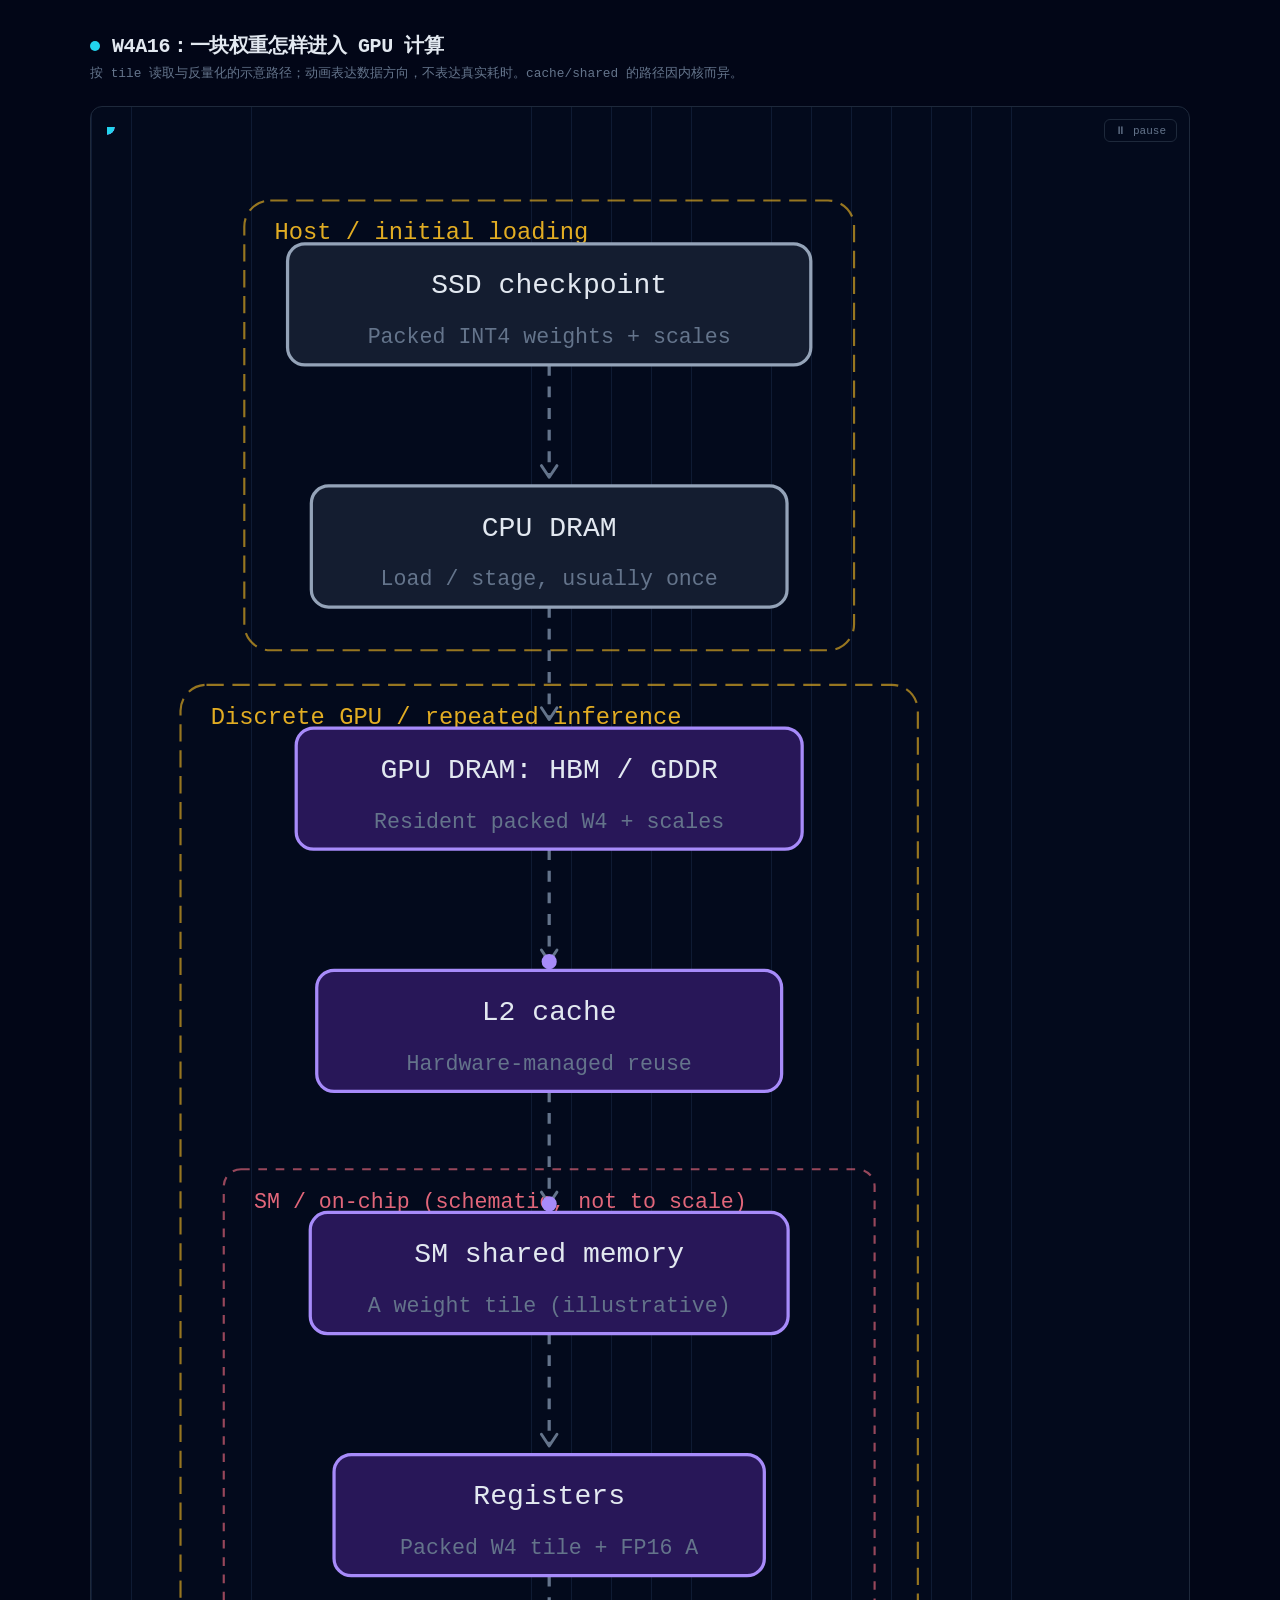
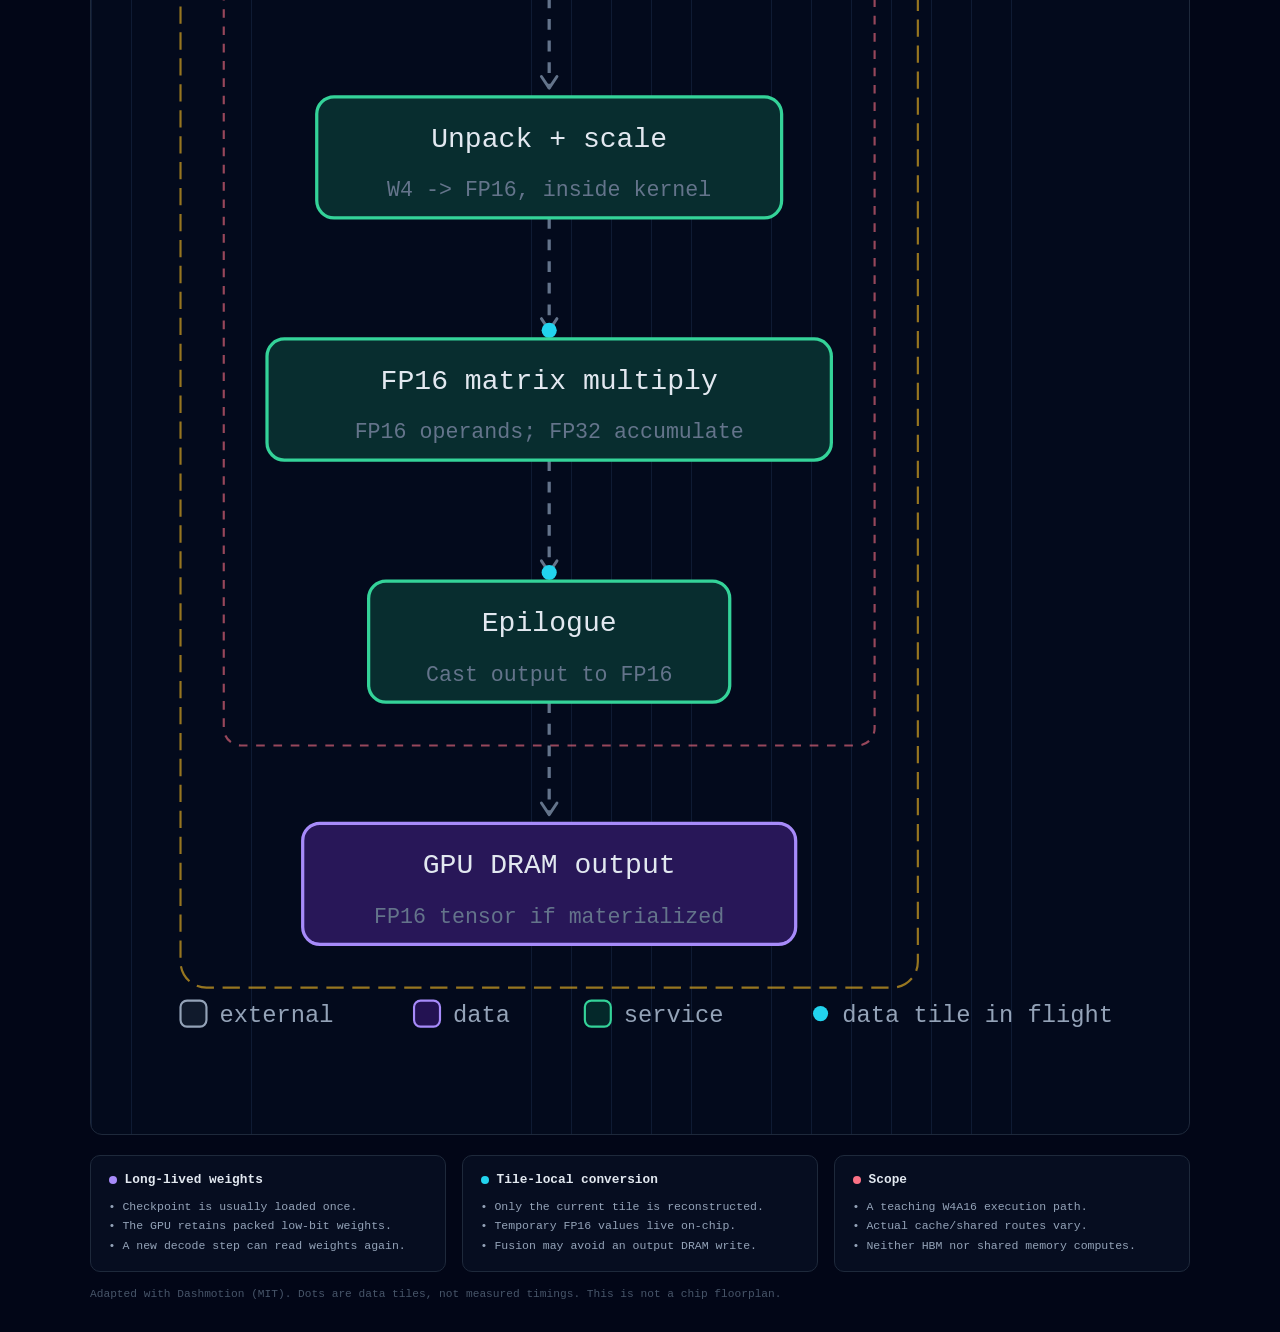
==== quantization-lab/hardware.html @ 18943da3 "Add source-checked interactive quantization lab" ====
<!DOCTYPE html>
<html lang="en">
<head>
<meta charset="UTF-8">
<meta name="viewport" content="width=device-width, initial-scale=1.0">
<title>W4A16：一块权重怎样进入 GPU 计算 — dashmotion</title>
<style>
  * { margin: 0; padding: 0; box-sizing: border-box; }
  body { font-family: 'JetBrains Mono', ui-monospace, 'SF Mono', 'Cascadia Code', Menlo, Consolas, monospace; background: #020617;
         min-height: 100vh; padding: 2rem; color: #e2e8f0; }
  .container { max-width: 1100px; margin: 0 auto; }
  .header { display: flex; align-items: center; gap: 12px; margin-bottom: 0.4rem; }
  .pulse-dot { width: 10px; height: 10px; border-radius: 50%; background: #22d3ee; }
  h1 { font-size: 1.25rem; font-weight: 600; letter-spacing: -0.02em; }
  .subtitle { color: #64748b; font-size: 0.8rem; margin-bottom: 1.5rem; }
  .diagram-card { border: 1px solid #1e293b; border-radius: 12px; position: relative;
    background: repeating-linear-gradient(0deg, #0f1b33 0 0.5px, transparent 0.5px 40px),
      repeating-linear-gradient(90deg, #0f1b33 0 0.5px, transparent 0.5px 40px), #030a1c;
    padding: 1.25rem 1rem; }
  .pause-btn { position: absolute; top: 12px; right: 12px; z-index: 2; background: transparent;
    border: 1px solid #1e293b; color: #64748b; border-radius: 6px; padding: 4px 10px;
    font: inherit; font-size: 11px; cursor: pointer; }
  .pause-btn:hover { color: #e2e8f0; border-color: #334155; }
  .footer { color: #475569; font-size: 0.7rem; margin-top: 1rem; }
  .flow { stroke-dasharray: 5 5; }
  .flow-async { stroke-dasharray: 2 4; }
  .flow-auth { stroke-dasharray: 4 4; }
  @media (prefers-reduced-motion: no-preference) {
    .flow { animation: dashmove 0.75s linear infinite; }
    .flow-async { animation: dashasync 0.9s linear infinite; }
    .flow-auth { animation: dashauth 1.2s linear infinite; }
    .pulse-dot { animation: pulse 2s ease-in-out infinite; }
  }
  @keyframes dashmove { to { stroke-dashoffset: -10; } }
  @keyframes dashasync { to { stroke-dashoffset: -12; } }
  @keyframes dashauth { to { stroke-dashoffset: -8; } }
  @keyframes pulse { 0%, 100% { opacity: 1; } 50% { opacity: 0.4; } }
  body.paused .flow, body.paused .flow-async, body.paused .flow-auth,
  body.paused .pulse-dot { animation-play-state: paused; }

  .cards { display: grid; grid-template-columns: repeat(auto-fit, minmax(240px, 1fr));
    gap: 1rem; margin-top: 1.25rem; }
  .card { border: 1px solid #1e293b; border-radius: 10px; background: #060d20; padding: 1rem 1.1rem; }
  .card-header { display: flex; align-items: center; gap: 8px; margin-bottom: 0.6rem; }
  .card-dot { width: 8px; height: 8px; border-radius: 50%; }
  .card-dot.cyan { background: #22d3ee; } .card-dot.violet { background: #a78bfa; }
  .card-dot.rose { background: #fb7185; }
  .card h3 { font-size: 0.8rem; font-weight: 600; }
  .card ul { list-style: none; } .card li { font-size: 0.72rem; color: #94a3b8; line-height: 1.7; }
</style>
</head>
<body>
<div class="container">
  <div class="header"><div class="pulse-dot"></div><h1>W4A16：一块权重怎样进入 GPU 计算</h1></div>
  <p class="subtitle">按 tile 读取与反量化的示意路径；动画表达数据方向，不表达真实耗时。cache/shared 的路径因内核而异。</p>
  <div class="diagram-card">
    <button class="pause-btn" id="pauseBtn" aria-pressed="false">⏸ pause</button>
    <svg id="flowsvg" width="100%" viewBox="0 0 493 1194" role="img" aria-roledescription="architecture diagram" aria-labelledby="flowsvg-title" aria-describedby="flowsvg-desc"><title id="flowsvg-title">W4A16：一块权重怎样进入 GPU 计算 animated diagram</title><desc id="flowsvg-desc">Top-down architecture diagram; dashed connectors animate in the direction of flow and dots ride the main paths.</desc><defs><marker id="arrow" viewBox="0 0 10 10" refX="8" refY="5" markerWidth="6" markerHeight="6" orient="auto-start-reverse"><path d="M2 1L8 5L2 9" fill="none" stroke="context-stroke" stroke-width="1.5" stroke-linecap="round" stroke-linejoin="round"/></marker></defs><rect x="63.5" y="34" width="282" height="208" rx="12" fill="none" stroke="#fbbf24" stroke-width="1" stroke-dasharray="8 4" opacity="0.6" data-grp-id="host"/><text x="77.5" y="52" fill="#fbbf24" font-size="11" opacity="0.9">Host / initial loading</text><rect x="34" y="258" width="341" height="880" rx="12" fill="none" stroke="#fbbf24" stroke-width="1" stroke-dasharray="8 4" opacity="0.6" data-grp-id="gpu"/><text x="48" y="276" fill="#fbbf24" font-size="11" opacity="0.9">Discrete GPU / repeated inference</text><rect x="54" y="482" width="301" height="544" rx="8" fill="none" stroke="#fb7185" stroke-width="1" stroke-dasharray="4 4" opacity="0.6" data-grp-id="sm"/><text x="68" y="500" fill="#fb7185" font-size="10" opacity="0.9">SM / on-chip (schematic, not to scale)</text><g fill="none"><path class="flow" d="M204.5 110 V162" stroke="#64748b" stroke-width="1.5" opacity="1" marker-end="url(#arrow)"/><path class="flow" d="M204.5 222 V274" stroke="#64748b" stroke-width="1.5" opacity="1" marker-end="url(#arrow)"/><path class="flow" d="M204.5 334 V386" stroke="#64748b" stroke-width="1.5" opacity="1" marker-end="url(#arrow)"/><path class="flow" d="M204.5 446 V498" stroke="#64748b" stroke-width="1.5" opacity="1" marker-end="url(#arrow)"/><path class="flow" d="M204.5 558 V610" stroke="#64748b" stroke-width="1.5" opacity="1" marker-end="url(#arrow)"/><path class="flow" d="M204.5 670 V722" stroke="#64748b" stroke-width="1.5" opacity="1" marker-end="url(#arrow)"/><path class="flow" d="M204.5 782 V834" stroke="#64748b" stroke-width="1.5" opacity="1" marker-end="url(#arrow)"/><path class="flow" d="M204.5 894 V946" stroke="#64748b" stroke-width="1.5" opacity="1" marker-end="url(#arrow)"/><path class="flow" d="M204.5 1006 V1058" stroke="#64748b" stroke-width="1.5" opacity="1" marker-end="url(#arrow)"/></g><g><circle r="3.5" class="dot" fill="#a78bfa"><animateMotion id="j0_0" dur="0.6s" begin="0s;j0_3.end+0.6s" fill="freeze" path="M204.5 334 V386"/></circle><circle r="3.5" class="dot" fill="#a78bfa"><animateMotion id="j0_1" dur="0.6s" begin="j0_0.end+0.3s" fill="freeze" path="M204.5 446 V498"/></circle><circle r="3.5" class="dot" fill="#a78bfa"><animateMotion id="j0_2" dur="0.6s" begin="j0_1.end+0.3s" fill="freeze" path="M204.5 558 V610"/></circle><circle r="3.5" class="dot" fill="#a78bfa"><animateMotion id="j0_3" dur="0.6s" begin="j0_2.end+0.3s" fill="freeze" path="M204.5 670 V722"/></circle><circle r="3.5" class="dot" fill="#22d3ee"><animateMotion id="j1_0" dur="0.6s" begin="0s;j1_2.end+0.6s" fill="freeze" path="M204.5 782 V834"/></circle><circle r="3.5" class="dot" fill="#22d3ee"><animateMotion id="j1_1" dur="0.6s" begin="j1_0.end+0.3s" fill="freeze" path="M204.5 894 V946"/></circle><circle r="3.5" class="dot" fill="#22d3ee"><animateMotion id="j1_2" dur="0.6s" begin="j1_1.end+0.3s" fill="freeze" path="M204.5 1006 V1058"/></circle></g><g font-family="JetBrains Mono, ui-monospace, 'SF Mono', 'Cascadia Code', Menlo, Consolas, monospace" text-anchor="middle"><rect x="83.5" y="54" width="242" height="56" rx="8" fill="#0b1226" data-grp="host"/><rect x="83.5" y="54" width="242" height="56" rx="8" fill="rgba(30,41,59,0.5)" stroke="#94a3b8" stroke-width="1.5" data-grp="host"/><text x="204.5" y="77" fill="#e2e8f0" font-size="13" font-weight="500">SSD checkpoint</text><text x="204.5" y="100" fill="#64748b" font-size="10">Packed INT4 weights + scales</text><rect x="94.5" y="166" width="220" height="56" rx="8" fill="#0b1226" data-grp="host"/><rect x="94.5" y="166" width="220" height="56" rx="8" fill="rgba(30,41,59,0.5)" stroke="#94a3b8" stroke-width="1.5" data-grp="host"/><text x="204.5" y="189" fill="#e2e8f0" font-size="13" font-weight="500">CPU DRAM</text><text x="204.5" y="212" fill="#64748b" font-size="10">Load / stage, usually once</text><rect x="87.5" y="278" width="234" height="56" rx="8" fill="#0b1226" data-grp="gpu"/><rect x="87.5" y="278" width="234" height="56" rx="8" fill="rgba(76,29,149,0.45)" stroke="#a78bfa" stroke-width="1.5" data-grp="gpu"/><text x="204.5" y="301" fill="#e2e8f0" font-size="13" font-weight="500">GPU DRAM: HBM / GDDR</text><text x="204.5" y="324" fill="#64748b" font-size="10">Resident packed W4 + scales</text><rect x="97" y="390" width="215" height="56" rx="8" fill="#0b1226" data-grp="gpu"/><rect x="97" y="390" width="215" height="56" rx="8" fill="rgba(76,29,149,0.45)" stroke="#a78bfa" stroke-width="1.5" data-grp="gpu"/><text x="204.5" y="413" fill="#e2e8f0" font-size="13" font-weight="500">L2 cache</text><text x="204.5" y="436" fill="#64748b" font-size="10">Hardware-managed reuse</text><rect x="94" y="502" width="221" height="56" rx="8" fill="#0b1226" data-grp="gpu sm"/><rect x="94" y="502" width="221" height="56" rx="8" fill="rgba(76,29,149,0.45)" stroke="#a78bfa" stroke-width="1.5" data-grp="gpu sm"/><text x="204.5" y="525" fill="#e2e8f0" font-size="13" font-weight="500">SM shared memory</text><text x="204.5" y="548" fill="#64748b" font-size="10">A weight tile (illustrative)</text><rect x="105" y="614" width="199" height="56" rx="8" fill="#0b1226" data-grp="gpu sm"/><rect x="105" y="614" width="199" height="56" rx="8" fill="rgba(76,29,149,0.45)" stroke="#a78bfa" stroke-width="1.5" data-grp="gpu sm"/><text x="204.5" y="637" fill="#e2e8f0" font-size="13" font-weight="500">Registers</text><text x="204.5" y="660" fill="#64748b" font-size="10">Packed W4 tile + FP16 A</text><rect x="97" y="726" width="215" height="56" rx="8" fill="#0b1226" data-grp="gpu sm"/><rect x="97" y="726" width="215" height="56" rx="8" fill="rgba(6,78,59,0.45)" stroke="#34d399" stroke-width="1.5" data-grp="gpu sm"/><text x="204.5" y="749" fill="#e2e8f0" font-size="13" font-weight="500">Unpack + scale</text><text x="204.5" y="772" fill="#64748b" font-size="10">W4 -&gt; FP16, inside kernel</text><rect x="74" y="838" width="261" height="56" rx="8" fill="#0b1226" data-grp="gpu sm"/><rect x="74" y="838" width="261" height="56" rx="8" fill="rgba(6,78,59,0.45)" stroke="#34d399" stroke-width="1.5" data-grp="gpu sm"/><text x="204.5" y="861" fill="#e2e8f0" font-size="13" font-weight="500">FP16 matrix multiply</text><text x="204.5" y="884" fill="#64748b" font-size="10">FP16 operands; FP32 accumulate</text><rect x="121" y="950" width="167" height="56" rx="8" fill="#0b1226" data-grp="gpu sm"/><rect x="121" y="950" width="167" height="56" rx="8" fill="rgba(6,78,59,0.45)" stroke="#34d399" stroke-width="1.5" data-grp="gpu sm"/><text x="204.5" y="973" fill="#e2e8f0" font-size="13" font-weight="500">Epilogue</text><text x="204.5" y="996" fill="#64748b" font-size="10">Cast output to FP16</text><rect x="90.5" y="1062" width="228" height="56" rx="8" fill="#0b1226" data-grp="gpu"/><rect x="90.5" y="1062" width="228" height="56" rx="8" fill="rgba(76,29,149,0.45)" stroke="#a78bfa" stroke-width="1.5" data-grp="gpu"/><text x="204.5" y="1085" fill="#e2e8f0" font-size="13" font-weight="500">GPU DRAM output</text><text x="204.5" y="1108" fill="#64748b" font-size="10">FP16 tensor if materialized</text></g><g font-family="JetBrains Mono, ui-monospace, 'SF Mono', 'Cascadia Code', Menlo, Consolas, monospace" font-size="11"><rect x="34" y="1144" width="12" height="12" rx="3" fill="rgba(30,41,59,0.5)" stroke="#94a3b8"/><text x="52" y="1154" fill="#94a3b8" font-size="11">external</text><rect x="142" y="1144" width="12" height="12" rx="3" fill="rgba(76,29,149,0.45)" stroke="#a78bfa"/><text x="160" y="1154" fill="#94a3b8" font-size="11">data</text><rect x="221" y="1144" width="12" height="12" rx="3" fill="rgba(6,78,59,0.45)" stroke="#34d399"/><text x="239" y="1154" fill="#94a3b8" font-size="11">service</text><circle cx="330" cy="1150" r="3.5" fill="#22d3ee"/><text x="340" y="1154" fill="#94a3b8" font-size="11">data tile in flight</text></g></svg>
  </div>
  <div class="cards"><div class="card"><div class="card-header"><div class="card-dot violet"></div><h3>Long-lived weights</h3></div><ul><li>• Checkpoint is usually loaded once.</li><li>• The GPU retains packed low-bit weights.</li><li>• A new decode step can read weights again.</li></ul></div><div class="card"><div class="card-header"><div class="card-dot cyan"></div><h3>Tile-local conversion</h3></div><ul><li>• Only the current tile is reconstructed.</li><li>• Temporary FP16 values live on-chip.</li><li>• Fusion may avoid an output DRAM write.</li></ul></div><div class="card"><div class="card-header"><div class="card-dot rose"></div><h3>Scope</h3></div><ul><li>• A teaching W4A16 execution path.</li><li>• Actual cache/shared routes vary.</li><li>• Neither HBM nor shared memory computes.</li></ul></div></div>
  <p class="footer">Adapted with Dashmotion (MIT). Dots are data tiles, not measured timings. This is not a chip floorplan.</p>
</div>

<script>
(function () {
  var svg = document.getElementById('flowsvg');
  if (matchMedia('(prefers-reduced-motion: reduce)').matches) {
    document.querySelectorAll('.dot').forEach(function (d) { d.remove(); });
    var b = document.getElementById('pauseBtn'); if (b) b.remove(); return;
  }
  var btn = document.getElementById('pauseBtn'); var paused = false;
  btn.addEventListener('click', function () {
    paused = !paused; document.body.classList.toggle('paused', paused);
    paused ? svg.pauseAnimations() : svg.unpauseAnimations();
    btn.textContent = paused ? '▶ play' : '⏸ pause';
    btn.setAttribute('aria-pressed', String(paused));
  });
})();
</script>

</body>
</html>
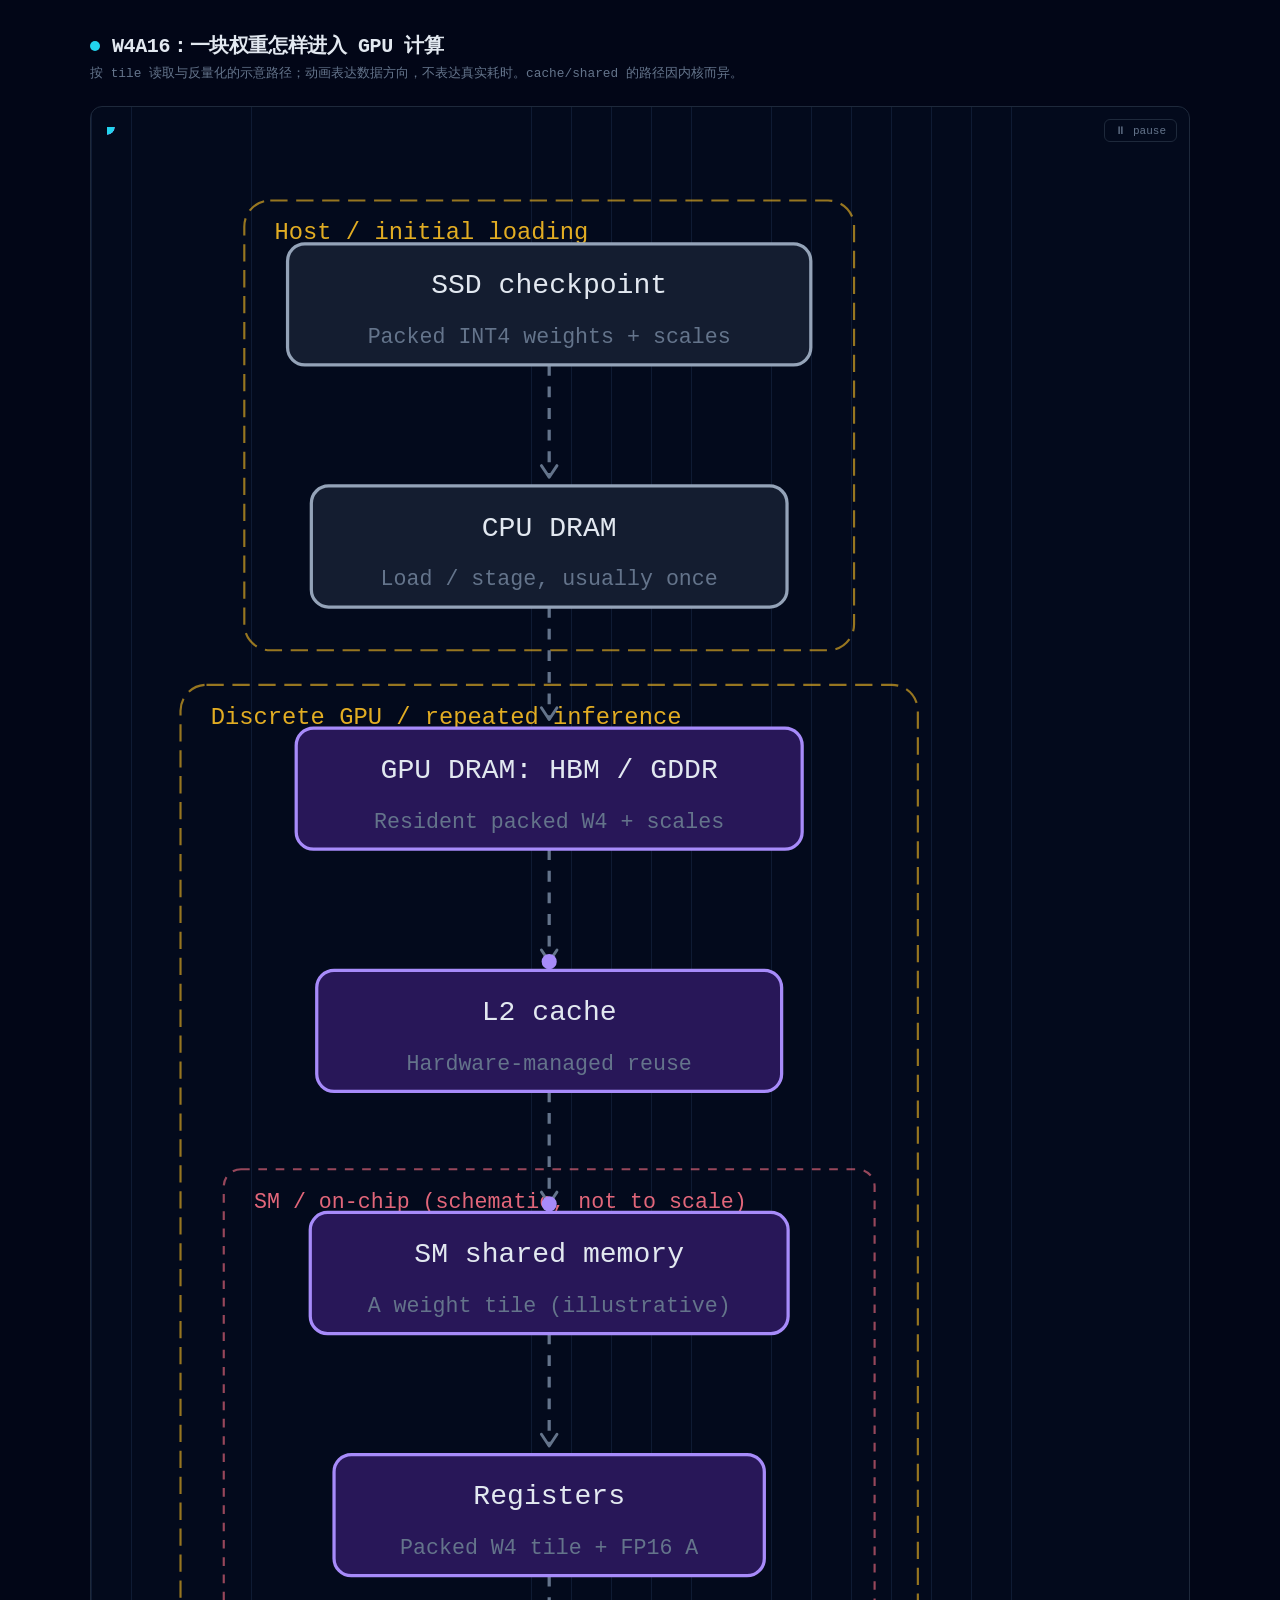
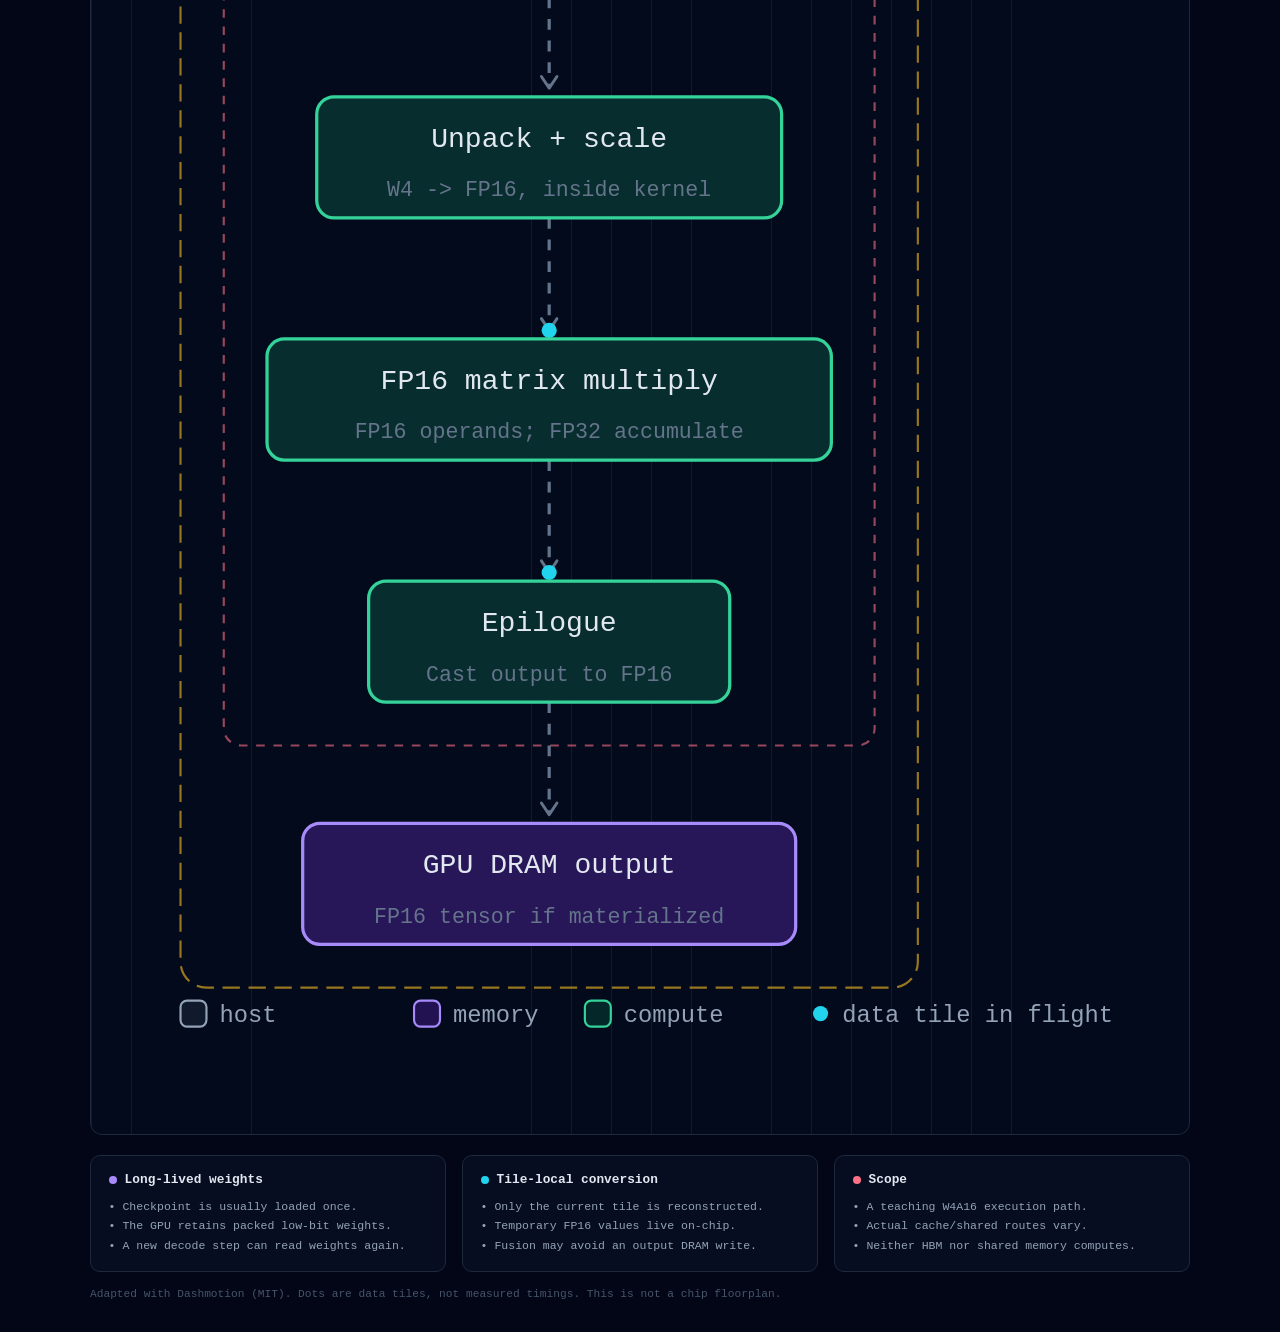
==== commit fc5970c5: "Clarify FP16 preparation and record verified browser behavior" ====
--- a/quantization-lab/hardware.html
+++ b/quantization-lab/hardware.html
@@ -55,7 +55,7 @@
   <p class="subtitle">按 tile 读取与反量化的示意路径；动画表达数据方向，不表达真实耗时。cache/shared 的路径因内核而异。</p>
   <div class="diagram-card">
     <button class="pause-btn" id="pauseBtn" aria-pressed="false">⏸ pause</button>
-    <svg id="flowsvg" width="100%" viewBox="0 0 493 1194" role="img" aria-roledescription="architecture diagram" aria-labelledby="flowsvg-title" aria-describedby="flowsvg-desc"><title id="flowsvg-title">W4A16：一块权重怎样进入 GPU 计算 animated diagram</title><desc id="flowsvg-desc">Top-down architecture diagram; dashed connectors animate in the direction of flow and dots ride the main paths.</desc><defs><marker id="arrow" viewBox="0 0 10 10" refX="8" refY="5" markerWidth="6" markerHeight="6" orient="auto-start-reverse"><path d="M2 1L8 5L2 9" fill="none" stroke="context-stroke" stroke-width="1.5" stroke-linecap="round" stroke-linejoin="round"/></marker></defs><rect x="63.5" y="34" width="282" height="208" rx="12" fill="none" stroke="#fbbf24" stroke-width="1" stroke-dasharray="8 4" opacity="0.6" data-grp-id="host"/><text x="77.5" y="52" fill="#fbbf24" font-size="11" opacity="0.9">Host / initial loading</text><rect x="34" y="258" width="341" height="880" rx="12" fill="none" stroke="#fbbf24" stroke-width="1" stroke-dasharray="8 4" opacity="0.6" data-grp-id="gpu"/><text x="48" y="276" fill="#fbbf24" font-size="11" opacity="0.9">Discrete GPU / repeated inference</text><rect x="54" y="482" width="301" height="544" rx="8" fill="none" stroke="#fb7185" stroke-width="1" stroke-dasharray="4 4" opacity="0.6" data-grp-id="sm"/><text x="68" y="500" fill="#fb7185" font-size="10" opacity="0.9">SM / on-chip (schematic, not to scale)</text><g fill="none"><path class="flow" d="M204.5 110 V162" stroke="#64748b" stroke-width="1.5" opacity="1" marker-end="url(#arrow)"/><path class="flow" d="M204.5 222 V274" stroke="#64748b" stroke-width="1.5" opacity="1" marker-end="url(#arrow)"/><path class="flow" d="M204.5 334 V386" stroke="#64748b" stroke-width="1.5" opacity="1" marker-end="url(#arrow)"/><path class="flow" d="M204.5 446 V498" stroke="#64748b" stroke-width="1.5" opacity="1" marker-end="url(#arrow)"/><path class="flow" d="M204.5 558 V610" stroke="#64748b" stroke-width="1.5" opacity="1" marker-end="url(#arrow)"/><path class="flow" d="M204.5 670 V722" stroke="#64748b" stroke-width="1.5" opacity="1" marker-end="url(#arrow)"/><path class="flow" d="M204.5 782 V834" stroke="#64748b" stroke-width="1.5" opacity="1" marker-end="url(#arrow)"/><path class="flow" d="M204.5 894 V946" stroke="#64748b" stroke-width="1.5" opacity="1" marker-end="url(#arrow)"/><path class="flow" d="M204.5 1006 V1058" stroke="#64748b" stroke-width="1.5" opacity="1" marker-end="url(#arrow)"/></g><g><circle r="3.5" class="dot" fill="#a78bfa"><animateMotion id="j0_0" dur="0.6s" begin="0s;j0_3.end+0.6s" fill="freeze" path="M204.5 334 V386"/></circle><circle r="3.5" class="dot" fill="#a78bfa"><animateMotion id="j0_1" dur="0.6s" begin="j0_0.end+0.3s" fill="freeze" path="M204.5 446 V498"/></circle><circle r="3.5" class="dot" fill="#a78bfa"><animateMotion id="j0_2" dur="0.6s" begin="j0_1.end+0.3s" fill="freeze" path="M204.5 558 V610"/></circle><circle r="3.5" class="dot" fill="#a78bfa"><animateMotion id="j0_3" dur="0.6s" begin="j0_2.end+0.3s" fill="freeze" path="M204.5 670 V722"/></circle><circle r="3.5" class="dot" fill="#22d3ee"><animateMotion id="j1_0" dur="0.6s" begin="0s;j1_2.end+0.6s" fill="freeze" path="M204.5 782 V834"/></circle><circle r="3.5" class="dot" fill="#22d3ee"><animateMotion id="j1_1" dur="0.6s" begin="j1_0.end+0.3s" fill="freeze" path="M204.5 894 V946"/></circle><circle r="3.5" class="dot" fill="#22d3ee"><animateMotion id="j1_2" dur="0.6s" begin="j1_1.end+0.3s" fill="freeze" path="M204.5 1006 V1058"/></circle></g><g font-family="JetBrains Mono, ui-monospace, 'SF Mono', 'Cascadia Code', Menlo, Consolas, monospace" text-anchor="middle"><rect x="83.5" y="54" width="242" height="56" rx="8" fill="#0b1226" data-grp="host"/><rect x="83.5" y="54" width="242" height="56" rx="8" fill="rgba(30,41,59,0.5)" stroke="#94a3b8" stroke-width="1.5" data-grp="host"/><text x="204.5" y="77" fill="#e2e8f0" font-size="13" font-weight="500">SSD checkpoint</text><text x="204.5" y="100" fill="#64748b" font-size="10">Packed INT4 weights + scales</text><rect x="94.5" y="166" width="220" height="56" rx="8" fill="#0b1226" data-grp="host"/><rect x="94.5" y="166" width="220" height="56" rx="8" fill="rgba(30,41,59,0.5)" stroke="#94a3b8" stroke-width="1.5" data-grp="host"/><text x="204.5" y="189" fill="#e2e8f0" font-size="13" font-weight="500">CPU DRAM</text><text x="204.5" y="212" fill="#64748b" font-size="10">Load / stage, usually once</text><rect x="87.5" y="278" width="234" height="56" rx="8" fill="#0b1226" data-grp="gpu"/><rect x="87.5" y="278" width="234" height="56" rx="8" fill="rgba(76,29,149,0.45)" stroke="#a78bfa" stroke-width="1.5" data-grp="gpu"/><text x="204.5" y="301" fill="#e2e8f0" font-size="13" font-weight="500">GPU DRAM: HBM / GDDR</text><text x="204.5" y="324" fill="#64748b" font-size="10">Resident packed W4 + scales</text><rect x="97" y="390" width="215" height="56" rx="8" fill="#0b1226" data-grp="gpu"/><rect x="97" y="390" width="215" height="56" rx="8" fill="rgba(76,29,149,0.45)" stroke="#a78bfa" stroke-width="1.5" data-grp="gpu"/><text x="204.5" y="413" fill="#e2e8f0" font-size="13" font-weight="500">L2 cache</text><text x="204.5" y="436" fill="#64748b" font-size="10">Hardware-managed reuse</text><rect x="94" y="502" width="221" height="56" rx="8" fill="#0b1226" data-grp="gpu sm"/><rect x="94" y="502" width="221" height="56" rx="8" fill="rgba(76,29,149,0.45)" stroke="#a78bfa" stroke-width="1.5" data-grp="gpu sm"/><text x="204.5" y="525" fill="#e2e8f0" font-size="13" font-weight="500">SM shared memory</text><text x="204.5" y="548" fill="#64748b" font-size="10">A weight tile (illustrative)</text><rect x="105" y="614" width="199" height="56" rx="8" fill="#0b1226" data-grp="gpu sm"/><rect x="105" y="614" width="199" height="56" rx="8" fill="rgba(76,29,149,0.45)" stroke="#a78bfa" stroke-width="1.5" data-grp="gpu sm"/><text x="204.5" y="637" fill="#e2e8f0" font-size="13" font-weight="500">Registers</text><text x="204.5" y="660" fill="#64748b" font-size="10">Packed W4 tile + FP16 A</text><rect x="97" y="726" width="215" height="56" rx="8" fill="#0b1226" data-grp="gpu sm"/><rect x="97" y="726" width="215" height="56" rx="8" fill="rgba(6,78,59,0.45)" stroke="#34d399" stroke-width="1.5" data-grp="gpu sm"/><text x="204.5" y="749" fill="#e2e8f0" font-size="13" font-weight="500">Unpack + scale</text><text x="204.5" y="772" fill="#64748b" font-size="10">W4 -&gt; FP16, inside kernel</text><rect x="74" y="838" width="261" height="56" rx="8" fill="#0b1226" data-grp="gpu sm"/><rect x="74" y="838" width="261" height="56" rx="8" fill="rgba(6,78,59,0.45)" stroke="#34d399" stroke-width="1.5" data-grp="gpu sm"/><text x="204.5" y="861" fill="#e2e8f0" font-size="13" font-weight="500">FP16 matrix multiply</text><text x="204.5" y="884" fill="#64748b" font-size="10">FP16 operands; FP32 accumulate</text><rect x="121" y="950" width="167" height="56" rx="8" fill="#0b1226" data-grp="gpu sm"/><rect x="121" y="950" width="167" height="56" rx="8" fill="rgba(6,78,59,0.45)" stroke="#34d399" stroke-width="1.5" data-grp="gpu sm"/><text x="204.5" y="973" fill="#e2e8f0" font-size="13" font-weight="500">Epilogue</text><text x="204.5" y="996" fill="#64748b" font-size="10">Cast output to FP16</text><rect x="90.5" y="1062" width="228" height="56" rx="8" fill="#0b1226" data-grp="gpu"/><rect x="90.5" y="1062" width="228" height="56" rx="8" fill="rgba(76,29,149,0.45)" stroke="#a78bfa" stroke-width="1.5" data-grp="gpu"/><text x="204.5" y="1085" fill="#e2e8f0" font-size="13" font-weight="500">GPU DRAM output</text><text x="204.5" y="1108" fill="#64748b" font-size="10">FP16 tensor if materialized</text></g><g font-family="JetBrains Mono, ui-monospace, 'SF Mono', 'Cascadia Code', Menlo, Consolas, monospace" font-size="11"><rect x="34" y="1144" width="12" height="12" rx="3" fill="rgba(30,41,59,0.5)" stroke="#94a3b8"/><text x="52" y="1154" fill="#94a3b8" font-size="11">external</text><rect x="142" y="1144" width="12" height="12" rx="3" fill="rgba(76,29,149,0.45)" stroke="#a78bfa"/><text x="160" y="1154" fill="#94a3b8" font-size="11">data</text><rect x="221" y="1144" width="12" height="12" rx="3" fill="rgba(6,78,59,0.45)" stroke="#34d399"/><text x="239" y="1154" fill="#94a3b8" font-size="11">service</text><circle cx="330" cy="1150" r="3.5" fill="#22d3ee"/><text x="340" y="1154" fill="#94a3b8" font-size="11">data tile in flight</text></g></svg>
+    <svg id="flowsvg" width="100%" viewBox="0 0 493 1194" role="img" aria-roledescription="architecture diagram" aria-labelledby="flowsvg-title" aria-describedby="flowsvg-desc"><title id="flowsvg-title">W4A16：一块权重怎样进入 GPU 计算 animated diagram</title><desc id="flowsvg-desc">Top-down architecture diagram; dashed connectors animate in the direction of flow and dots ride the main paths.</desc><defs><marker id="arrow" viewBox="0 0 10 10" refX="8" refY="5" markerWidth="6" markerHeight="6" orient="auto-start-reverse"><path d="M2 1L8 5L2 9" fill="none" stroke="context-stroke" stroke-width="1.5" stroke-linecap="round" stroke-linejoin="round"/></marker></defs><rect x="63.5" y="34" width="282" height="208" rx="12" fill="none" stroke="#fbbf24" stroke-width="1" stroke-dasharray="8 4" opacity="0.6" data-grp-id="host"/><text x="77.5" y="52" fill="#fbbf24" font-size="11" opacity="0.9">Host / initial loading</text><rect x="34" y="258" width="341" height="880" rx="12" fill="none" stroke="#fbbf24" stroke-width="1" stroke-dasharray="8 4" opacity="0.6" data-grp-id="gpu"/><text x="48" y="276" fill="#fbbf24" font-size="11" opacity="0.9">Discrete GPU / repeated inference</text><rect x="54" y="482" width="301" height="544" rx="8" fill="none" stroke="#fb7185" stroke-width="1" stroke-dasharray="4 4" opacity="0.6" data-grp-id="sm"/><text x="68" y="500" fill="#fb7185" font-size="10" opacity="0.9">SM / on-chip (schematic, not to scale)</text><g fill="none"><path class="flow" d="M204.5 110 V162" stroke="#64748b" stroke-width="1.5" opacity="1" marker-end="url(#arrow)"/><path class="flow" d="M204.5 222 V274" stroke="#64748b" stroke-width="1.5" opacity="1" marker-end="url(#arrow)"/><path class="flow" d="M204.5 334 V386" stroke="#64748b" stroke-width="1.5" opacity="1" marker-end="url(#arrow)"/><path class="flow" d="M204.5 446 V498" stroke="#64748b" stroke-width="1.5" opacity="1" marker-end="url(#arrow)"/><path class="flow" d="M204.5 558 V610" stroke="#64748b" stroke-width="1.5" opacity="1" marker-end="url(#arrow)"/><path class="flow" d="M204.5 670 V722" stroke="#64748b" stroke-width="1.5" opacity="1" marker-end="url(#arrow)"/><path class="flow" d="M204.5 782 V834" stroke="#64748b" stroke-width="1.5" opacity="1" marker-end="url(#arrow)"/><path class="flow" d="M204.5 894 V946" stroke="#64748b" stroke-width="1.5" opacity="1" marker-end="url(#arrow)"/><path class="flow" d="M204.5 1006 V1058" stroke="#64748b" stroke-width="1.5" opacity="1" marker-end="url(#arrow)"/></g><g><circle r="3.5" class="dot" fill="#a78bfa"><animateMotion id="j0_0" dur="0.6s" begin="0s;j0_3.end+0.6s" fill="freeze" path="M204.5 334 V386"/></circle><circle r="3.5" class="dot" fill="#a78bfa"><animateMotion id="j0_1" dur="0.6s" begin="j0_0.end+0.3s" fill="freeze" path="M204.5 446 V498"/></circle><circle r="3.5" class="dot" fill="#a78bfa"><animateMotion id="j0_2" dur="0.6s" begin="j0_1.end+0.3s" fill="freeze" path="M204.5 558 V610"/></circle><circle r="3.5" class="dot" fill="#a78bfa"><animateMotion id="j0_3" dur="0.6s" begin="j0_2.end+0.3s" fill="freeze" path="M204.5 670 V722"/></circle><circle r="3.5" class="dot" fill="#22d3ee"><animateMotion id="j1_0" dur="0.6s" begin="0s;j1_2.end+0.6s" fill="freeze" path="M204.5 782 V834"/></circle><circle r="3.5" class="dot" fill="#22d3ee"><animateMotion id="j1_1" dur="0.6s" begin="j1_0.end+0.3s" fill="freeze" path="M204.5 894 V946"/></circle><circle r="3.5" class="dot" fill="#22d3ee"><animateMotion id="j1_2" dur="0.6s" begin="j1_1.end+0.3s" fill="freeze" path="M204.5 1006 V1058"/></circle></g><g font-family="JetBrains Mono, ui-monospace, 'SF Mono', 'Cascadia Code', Menlo, Consolas, monospace" text-anchor="middle"><rect x="83.5" y="54" width="242" height="56" rx="8" fill="#0b1226" data-grp="host"/><rect x="83.5" y="54" width="242" height="56" rx="8" fill="rgba(30,41,59,0.5)" stroke="#94a3b8" stroke-width="1.5" data-grp="host"/><text x="204.5" y="77" fill="#e2e8f0" font-size="13" font-weight="500">SSD checkpoint</text><text x="204.5" y="100" fill="#64748b" font-size="10">Packed INT4 weights + scales</text><rect x="94.5" y="166" width="220" height="56" rx="8" fill="#0b1226" data-grp="host"/><rect x="94.5" y="166" width="220" height="56" rx="8" fill="rgba(30,41,59,0.5)" stroke="#94a3b8" stroke-width="1.5" data-grp="host"/><text x="204.5" y="189" fill="#e2e8f0" font-size="13" font-weight="500">CPU DRAM</text><text x="204.5" y="212" fill="#64748b" font-size="10">Load / stage, usually once</text><rect x="87.5" y="278" width="234" height="56" rx="8" fill="#0b1226" data-grp="gpu"/><rect x="87.5" y="278" width="234" height="56" rx="8" fill="rgba(76,29,149,0.45)" stroke="#a78bfa" stroke-width="1.5" data-grp="gpu"/><text x="204.5" y="301" fill="#e2e8f0" font-size="13" font-weight="500">GPU DRAM: HBM / GDDR</text><text x="204.5" y="324" fill="#64748b" font-size="10">Resident packed W4 + scales</text><rect x="97" y="390" width="215" height="56" rx="8" fill="#0b1226" data-grp="gpu"/><rect x="97" y="390" width="215" height="56" rx="8" fill="rgba(76,29,149,0.45)" stroke="#a78bfa" stroke-width="1.5" data-grp="gpu"/><text x="204.5" y="413" fill="#e2e8f0" font-size="13" font-weight="500">L2 cache</text><text x="204.5" y="436" fill="#64748b" font-size="10">Hardware-managed reuse</text><rect x="94" y="502" width="221" height="56" rx="8" fill="#0b1226" data-grp="gpu sm"/><rect x="94" y="502" width="221" height="56" rx="8" fill="rgba(76,29,149,0.45)" stroke="#a78bfa" stroke-width="1.5" data-grp="gpu sm"/><text x="204.5" y="525" fill="#e2e8f0" font-size="13" font-weight="500">SM shared memory</text><text x="204.5" y="548" fill="#64748b" font-size="10">A weight tile (illustrative)</text><rect x="105" y="614" width="199" height="56" rx="8" fill="#0b1226" data-grp="gpu sm"/><rect x="105" y="614" width="199" height="56" rx="8" fill="rgba(76,29,149,0.45)" stroke="#a78bfa" stroke-width="1.5" data-grp="gpu sm"/><text x="204.5" y="637" fill="#e2e8f0" font-size="13" font-weight="500">Registers</text><text x="204.5" y="660" fill="#64748b" font-size="10">Packed W4 tile + FP16 A</text><rect x="97" y="726" width="215" height="56" rx="8" fill="#0b1226" data-grp="gpu sm"/><rect x="97" y="726" width="215" height="56" rx="8" fill="rgba(6,78,59,0.45)" stroke="#34d399" stroke-width="1.5" data-grp="gpu sm"/><text x="204.5" y="749" fill="#e2e8f0" font-size="13" font-weight="500">Unpack + scale</text><text x="204.5" y="772" fill="#64748b" font-size="10">W4 -&gt; FP16, inside kernel</text><rect x="74" y="838" width="261" height="56" rx="8" fill="#0b1226" data-grp="gpu sm"/><rect x="74" y="838" width="261" height="56" rx="8" fill="rgba(6,78,59,0.45)" stroke="#34d399" stroke-width="1.5" data-grp="gpu sm"/><text x="204.5" y="861" fill="#e2e8f0" font-size="13" font-weight="500">FP16 matrix multiply</text><text x="204.5" y="884" fill="#64748b" font-size="10">FP16 operands; FP32 accumulate</text><rect x="121" y="950" width="167" height="56" rx="8" fill="#0b1226" data-grp="gpu sm"/><rect x="121" y="950" width="167" height="56" rx="8" fill="rgba(6,78,59,0.45)" stroke="#34d399" stroke-width="1.5" data-grp="gpu sm"/><text x="204.5" y="973" fill="#e2e8f0" font-size="13" font-weight="500">Epilogue</text><text x="204.5" y="996" fill="#64748b" font-size="10">Cast output to FP16</text><rect x="90.5" y="1062" width="228" height="56" rx="8" fill="#0b1226" data-grp="gpu"/><rect x="90.5" y="1062" width="228" height="56" rx="8" fill="rgba(76,29,149,0.45)" stroke="#a78bfa" stroke-width="1.5" data-grp="gpu"/><text x="204.5" y="1085" fill="#e2e8f0" font-size="13" font-weight="500">GPU DRAM output</text><text x="204.5" y="1108" fill="#64748b" font-size="10">FP16 tensor if materialized</text></g><g font-family="JetBrains Mono, ui-monospace, 'SF Mono', 'Cascadia Code', Menlo, Consolas, monospace" font-size="11"><rect x="34" y="1144" width="12" height="12" rx="3" fill="rgba(30,41,59,0.5)" stroke="#94a3b8"/><text x="52" y="1154" fill="#94a3b8" font-size="11">host</text><rect x="142" y="1144" width="12" height="12" rx="3" fill="rgba(76,29,149,0.45)" stroke="#a78bfa"/><text x="160" y="1154" fill="#94a3b8" font-size="11">memory</text><rect x="221" y="1144" width="12" height="12" rx="3" fill="rgba(6,78,59,0.45)" stroke="#34d399"/><text x="239" y="1154" fill="#94a3b8" font-size="11">compute</text><circle cx="330" cy="1150" r="3.5" fill="#22d3ee"/><text x="340" y="1154" fill="#94a3b8" font-size="11">data tile in flight</text></g></svg>
   </div>
   <div class="cards"><div class="card"><div class="card-header"><div class="card-dot violet"></div><h3>Long-lived weights</h3></div><ul><li>• Checkpoint is usually loaded once.</li><li>• The GPU retains packed low-bit weights.</li><li>• A new decode step can read weights again.</li></ul></div><div class="card"><div class="card-header"><div class="card-dot cyan"></div><h3>Tile-local conversion</h3></div><ul><li>• Only the current tile is reconstructed.</li><li>• Temporary FP16 values live on-chip.</li><li>• Fusion may avoid an output DRAM write.</li></ul></div><div class="card"><div class="card-header"><div class="card-dot rose"></div><h3>Scope</h3></div><ul><li>• A teaching W4A16 execution path.</li><li>• Actual cache/shared routes vary.</li><li>• Neither HBM nor shared memory computes.</li></ul></div></div>
   <p class="footer">Adapted with Dashmotion (MIT). Dots are data tiles, not measured timings. This is not a chip floorplan.</p>
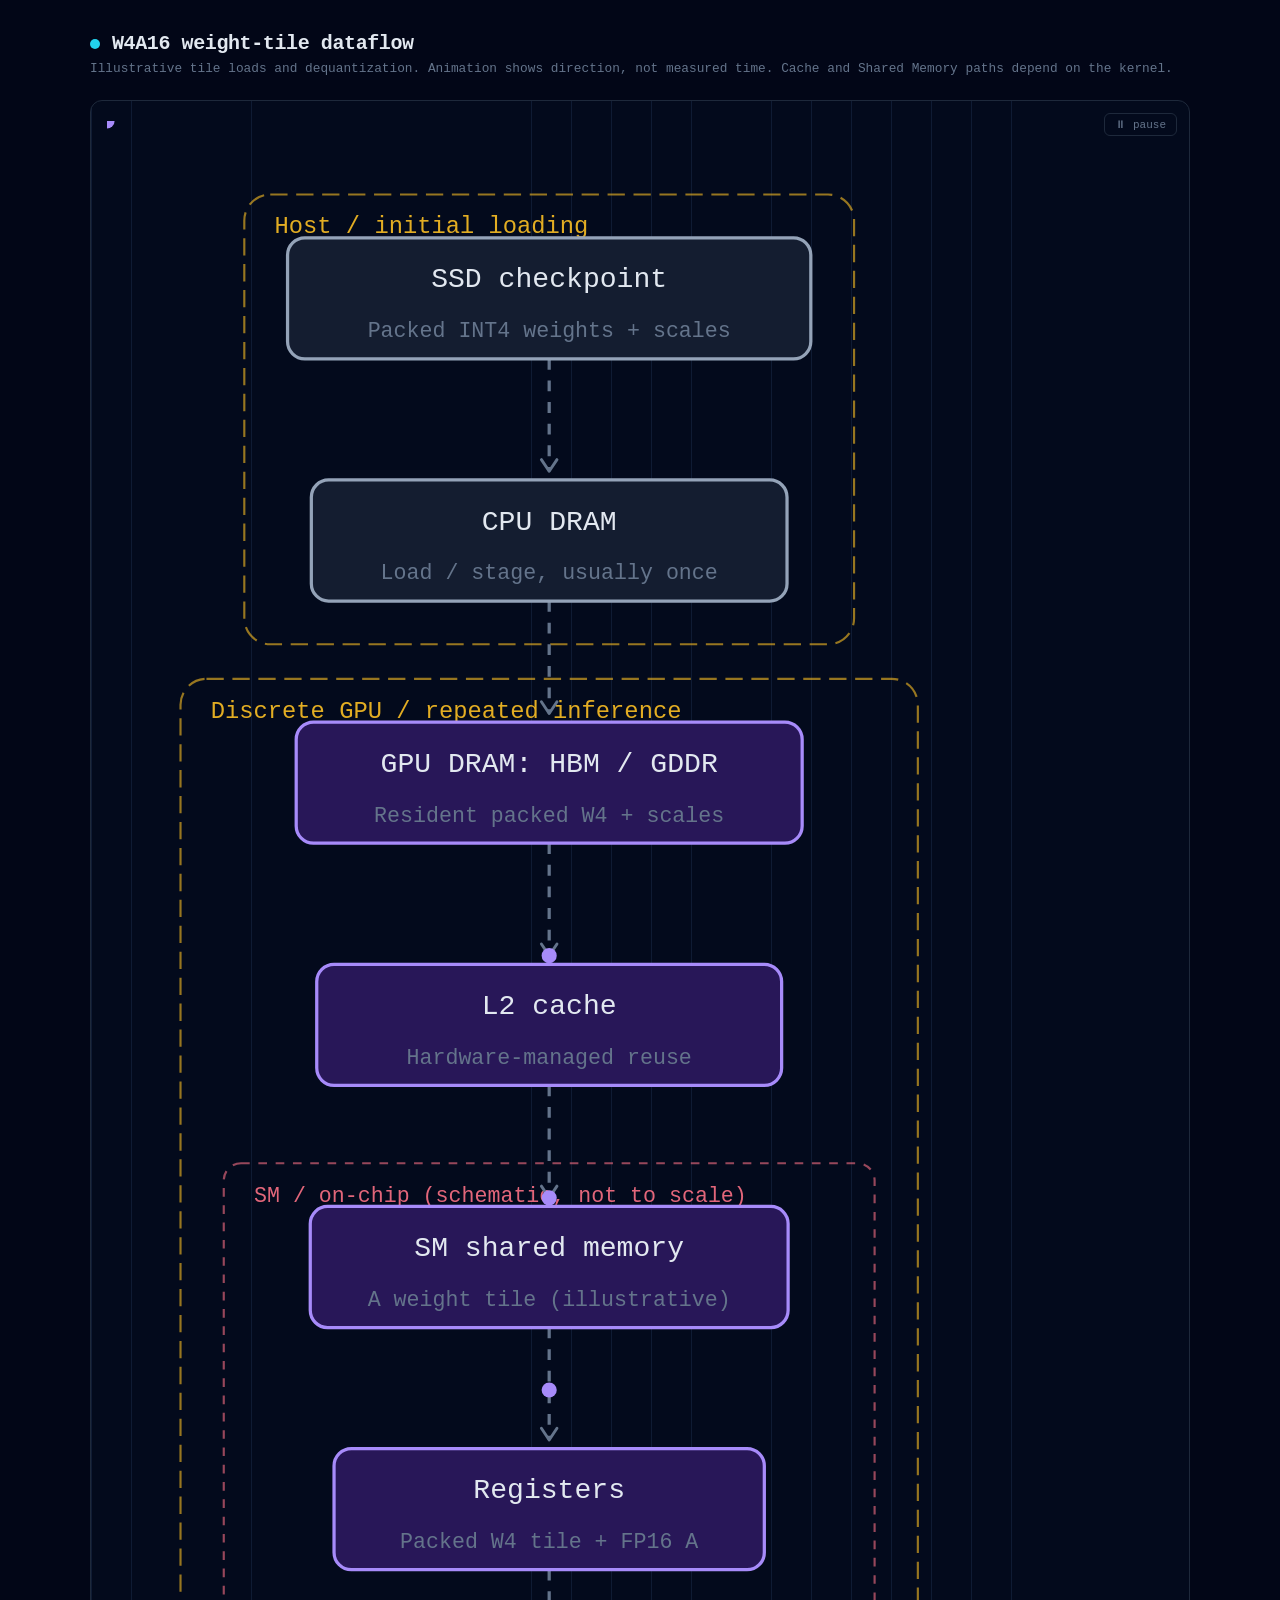
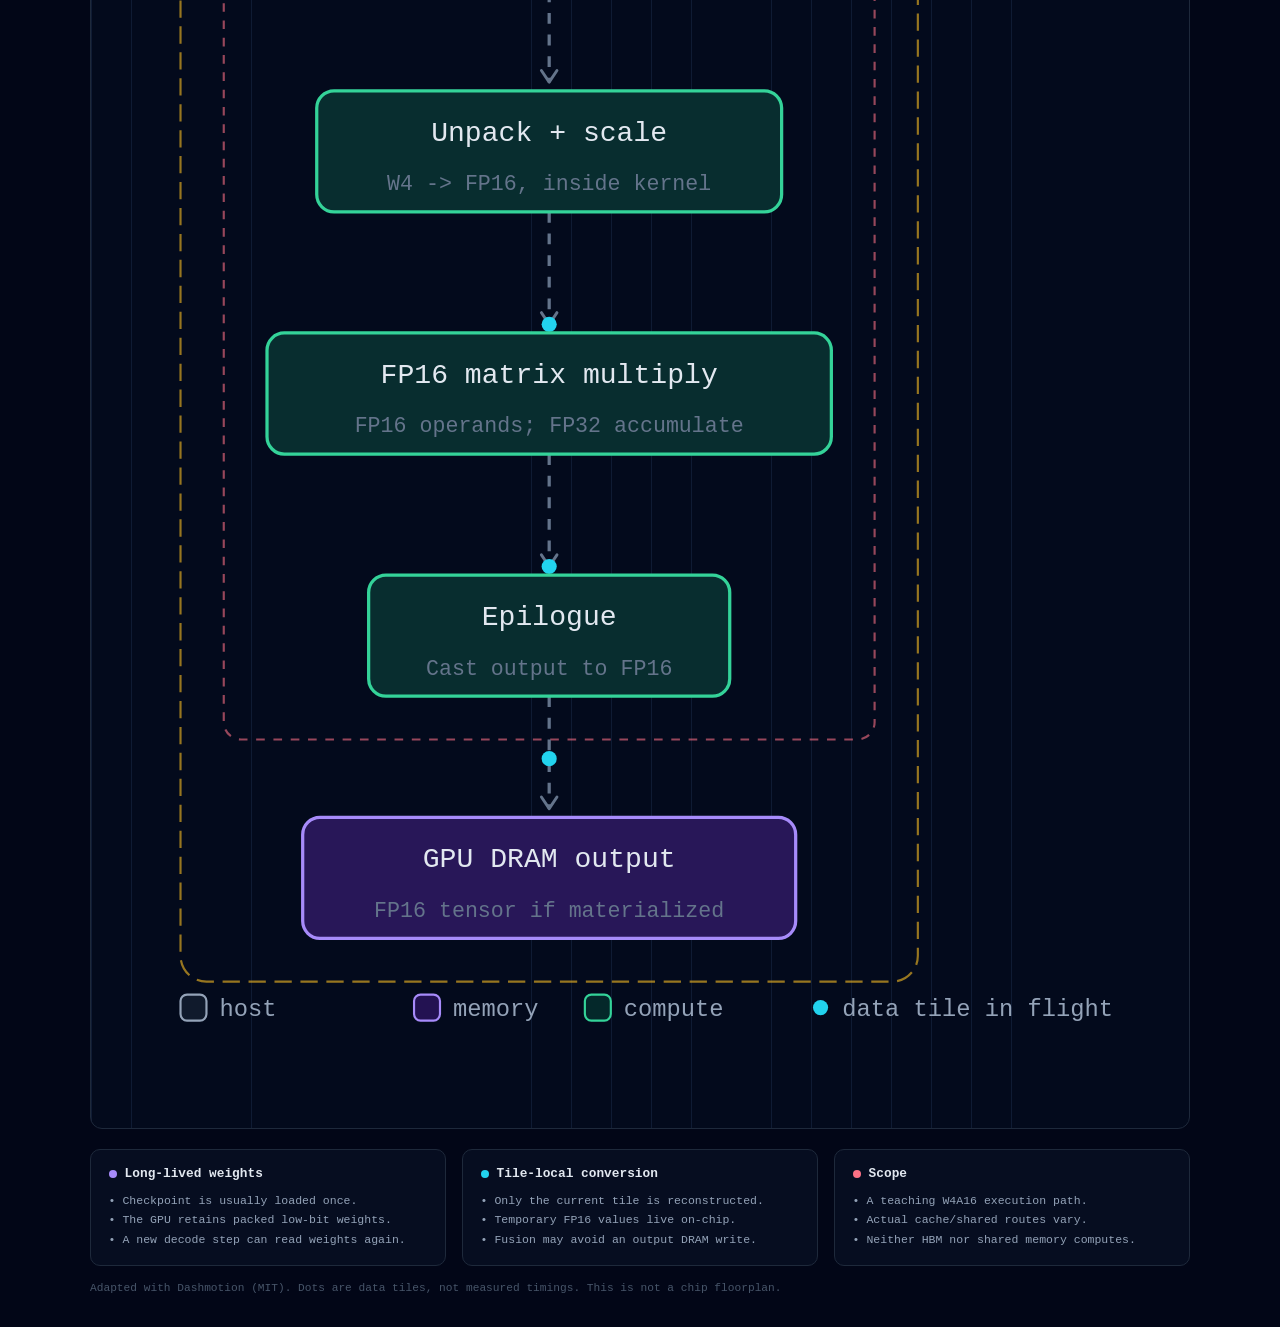
==== commit 206a4072: "Add continuous execution snapshots, tensor lifecycle inspection and English UI" ====
--- a/quantization-lab/hardware.html
+++ b/quantization-lab/hardware.html
@@ -3,7 +3,7 @@
 <head>
 <meta charset="UTF-8">
 <meta name="viewport" content="width=device-width, initial-scale=1.0">
-<title>W4A16：一块权重怎样进入 GPU 计算 — dashmotion</title>
+<title>W4A16 weight-tile dataflow — dashmotion</title>
 <style>
   * { margin: 0; padding: 0; box-sizing: border-box; }
   body { font-family: 'JetBrains Mono', ui-monospace, 'SF Mono', 'Cascadia Code', Menlo, Consolas, monospace; background: #020617;
@@ -51,11 +51,11 @@
 </head>
 <body>
 <div class="container">
-  <div class="header"><div class="pulse-dot"></div><h1>W4A16：一块权重怎样进入 GPU 计算</h1></div>
-  <p class="subtitle">按 tile 读取与反量化的示意路径；动画表达数据方向，不表达真实耗时。cache/shared 的路径因内核而异。</p>
+  <div class="header"><div class="pulse-dot"></div><h1>W4A16 weight-tile dataflow</h1></div>
+  <p class="subtitle">Illustrative tile loads and dequantization. Animation shows direction, not measured time. Cache and Shared Memory paths depend on the kernel.</p>
   <div class="diagram-card">
     <button class="pause-btn" id="pauseBtn" aria-pressed="false">⏸ pause</button>
-    <svg id="flowsvg" width="100%" viewBox="0 0 493 1194" role="img" aria-roledescription="architecture diagram" aria-labelledby="flowsvg-title" aria-describedby="flowsvg-desc"><title id="flowsvg-title">W4A16：一块权重怎样进入 GPU 计算 animated diagram</title><desc id="flowsvg-desc">Top-down architecture diagram; dashed connectors animate in the direction of flow and dots ride the main paths.</desc><defs><marker id="arrow" viewBox="0 0 10 10" refX="8" refY="5" markerWidth="6" markerHeight="6" orient="auto-start-reverse"><path d="M2 1L8 5L2 9" fill="none" stroke="context-stroke" stroke-width="1.5" stroke-linecap="round" stroke-linejoin="round"/></marker></defs><rect x="63.5" y="34" width="282" height="208" rx="12" fill="none" stroke="#fbbf24" stroke-width="1" stroke-dasharray="8 4" opacity="0.6" data-grp-id="host"/><text x="77.5" y="52" fill="#fbbf24" font-size="11" opacity="0.9">Host / initial loading</text><rect x="34" y="258" width="341" height="880" rx="12" fill="none" stroke="#fbbf24" stroke-width="1" stroke-dasharray="8 4" opacity="0.6" data-grp-id="gpu"/><text x="48" y="276" fill="#fbbf24" font-size="11" opacity="0.9">Discrete GPU / repeated inference</text><rect x="54" y="482" width="301" height="544" rx="8" fill="none" stroke="#fb7185" stroke-width="1" stroke-dasharray="4 4" opacity="0.6" data-grp-id="sm"/><text x="68" y="500" fill="#fb7185" font-size="10" opacity="0.9">SM / on-chip (schematic, not to scale)</text><g fill="none"><path class="flow" d="M204.5 110 V162" stroke="#64748b" stroke-width="1.5" opacity="1" marker-end="url(#arrow)"/><path class="flow" d="M204.5 222 V274" stroke="#64748b" stroke-width="1.5" opacity="1" marker-end="url(#arrow)"/><path class="flow" d="M204.5 334 V386" stroke="#64748b" stroke-width="1.5" opacity="1" marker-end="url(#arrow)"/><path class="flow" d="M204.5 446 V498" stroke="#64748b" stroke-width="1.5" opacity="1" marker-end="url(#arrow)"/><path class="flow" d="M204.5 558 V610" stroke="#64748b" stroke-width="1.5" opacity="1" marker-end="url(#arrow)"/><path class="flow" d="M204.5 670 V722" stroke="#64748b" stroke-width="1.5" opacity="1" marker-end="url(#arrow)"/><path class="flow" d="M204.5 782 V834" stroke="#64748b" stroke-width="1.5" opacity="1" marker-end="url(#arrow)"/><path class="flow" d="M204.5 894 V946" stroke="#64748b" stroke-width="1.5" opacity="1" marker-end="url(#arrow)"/><path class="flow" d="M204.5 1006 V1058" stroke="#64748b" stroke-width="1.5" opacity="1" marker-end="url(#arrow)"/></g><g><circle r="3.5" class="dot" fill="#a78bfa"><animateMotion id="j0_0" dur="0.6s" begin="0s;j0_3.end+0.6s" fill="freeze" path="M204.5 334 V386"/></circle><circle r="3.5" class="dot" fill="#a78bfa"><animateMotion id="j0_1" dur="0.6s" begin="j0_0.end+0.3s" fill="freeze" path="M204.5 446 V498"/></circle><circle r="3.5" class="dot" fill="#a78bfa"><animateMotion id="j0_2" dur="0.6s" begin="j0_1.end+0.3s" fill="freeze" path="M204.5 558 V610"/></circle><circle r="3.5" class="dot" fill="#a78bfa"><animateMotion id="j0_3" dur="0.6s" begin="j0_2.end+0.3s" fill="freeze" path="M204.5 670 V722"/></circle><circle r="3.5" class="dot" fill="#22d3ee"><animateMotion id="j1_0" dur="0.6s" begin="0s;j1_2.end+0.6s" fill="freeze" path="M204.5 782 V834"/></circle><circle r="3.5" class="dot" fill="#22d3ee"><animateMotion id="j1_1" dur="0.6s" begin="j1_0.end+0.3s" fill="freeze" path="M204.5 894 V946"/></circle><circle r="3.5" class="dot" fill="#22d3ee"><animateMotion id="j1_2" dur="0.6s" begin="j1_1.end+0.3s" fill="freeze" path="M204.5 1006 V1058"/></circle></g><g font-family="JetBrains Mono, ui-monospace, 'SF Mono', 'Cascadia Code', Menlo, Consolas, monospace" text-anchor="middle"><rect x="83.5" y="54" width="242" height="56" rx="8" fill="#0b1226" data-grp="host"/><rect x="83.5" y="54" width="242" height="56" rx="8" fill="rgba(30,41,59,0.5)" stroke="#94a3b8" stroke-width="1.5" data-grp="host"/><text x="204.5" y="77" fill="#e2e8f0" font-size="13" font-weight="500">SSD checkpoint</text><text x="204.5" y="100" fill="#64748b" font-size="10">Packed INT4 weights + scales</text><rect x="94.5" y="166" width="220" height="56" rx="8" fill="#0b1226" data-grp="host"/><rect x="94.5" y="166" width="220" height="56" rx="8" fill="rgba(30,41,59,0.5)" stroke="#94a3b8" stroke-width="1.5" data-grp="host"/><text x="204.5" y="189" fill="#e2e8f0" font-size="13" font-weight="500">CPU DRAM</text><text x="204.5" y="212" fill="#64748b" font-size="10">Load / stage, usually once</text><rect x="87.5" y="278" width="234" height="56" rx="8" fill="#0b1226" data-grp="gpu"/><rect x="87.5" y="278" width="234" height="56" rx="8" fill="rgba(76,29,149,0.45)" stroke="#a78bfa" stroke-width="1.5" data-grp="gpu"/><text x="204.5" y="301" fill="#e2e8f0" font-size="13" font-weight="500">GPU DRAM: HBM / GDDR</text><text x="204.5" y="324" fill="#64748b" font-size="10">Resident packed W4 + scales</text><rect x="97" y="390" width="215" height="56" rx="8" fill="#0b1226" data-grp="gpu"/><rect x="97" y="390" width="215" height="56" rx="8" fill="rgba(76,29,149,0.45)" stroke="#a78bfa" stroke-width="1.5" data-grp="gpu"/><text x="204.5" y="413" fill="#e2e8f0" font-size="13" font-weight="500">L2 cache</text><text x="204.5" y="436" fill="#64748b" font-size="10">Hardware-managed reuse</text><rect x="94" y="502" width="221" height="56" rx="8" fill="#0b1226" data-grp="gpu sm"/><rect x="94" y="502" width="221" height="56" rx="8" fill="rgba(76,29,149,0.45)" stroke="#a78bfa" stroke-width="1.5" data-grp="gpu sm"/><text x="204.5" y="525" fill="#e2e8f0" font-size="13" font-weight="500">SM shared memory</text><text x="204.5" y="548" fill="#64748b" font-size="10">A weight tile (illustrative)</text><rect x="105" y="614" width="199" height="56" rx="8" fill="#0b1226" data-grp="gpu sm"/><rect x="105" y="614" width="199" height="56" rx="8" fill="rgba(76,29,149,0.45)" stroke="#a78bfa" stroke-width="1.5" data-grp="gpu sm"/><text x="204.5" y="637" fill="#e2e8f0" font-size="13" font-weight="500">Registers</text><text x="204.5" y="660" fill="#64748b" font-size="10">Packed W4 tile + FP16 A</text><rect x="97" y="726" width="215" height="56" rx="8" fill="#0b1226" data-grp="gpu sm"/><rect x="97" y="726" width="215" height="56" rx="8" fill="rgba(6,78,59,0.45)" stroke="#34d399" stroke-width="1.5" data-grp="gpu sm"/><text x="204.5" y="749" fill="#e2e8f0" font-size="13" font-weight="500">Unpack + scale</text><text x="204.5" y="772" fill="#64748b" font-size="10">W4 -&gt; FP16, inside kernel</text><rect x="74" y="838" width="261" height="56" rx="8" fill="#0b1226" data-grp="gpu sm"/><rect x="74" y="838" width="261" height="56" rx="8" fill="rgba(6,78,59,0.45)" stroke="#34d399" stroke-width="1.5" data-grp="gpu sm"/><text x="204.5" y="861" fill="#e2e8f0" font-size="13" font-weight="500">FP16 matrix multiply</text><text x="204.5" y="884" fill="#64748b" font-size="10">FP16 operands; FP32 accumulate</text><rect x="121" y="950" width="167" height="56" rx="8" fill="#0b1226" data-grp="gpu sm"/><rect x="121" y="950" width="167" height="56" rx="8" fill="rgba(6,78,59,0.45)" stroke="#34d399" stroke-width="1.5" data-grp="gpu sm"/><text x="204.5" y="973" fill="#e2e8f0" font-size="13" font-weight="500">Epilogue</text><text x="204.5" y="996" fill="#64748b" font-size="10">Cast output to FP16</text><rect x="90.5" y="1062" width="228" height="56" rx="8" fill="#0b1226" data-grp="gpu"/><rect x="90.5" y="1062" width="228" height="56" rx="8" fill="rgba(76,29,149,0.45)" stroke="#a78bfa" stroke-width="1.5" data-grp="gpu"/><text x="204.5" y="1085" fill="#e2e8f0" font-size="13" font-weight="500">GPU DRAM output</text><text x="204.5" y="1108" fill="#64748b" font-size="10">FP16 tensor if materialized</text></g><g font-family="JetBrains Mono, ui-monospace, 'SF Mono', 'Cascadia Code', Menlo, Consolas, monospace" font-size="11"><rect x="34" y="1144" width="12" height="12" rx="3" fill="rgba(30,41,59,0.5)" stroke="#94a3b8"/><text x="52" y="1154" fill="#94a3b8" font-size="11">host</text><rect x="142" y="1144" width="12" height="12" rx="3" fill="rgba(76,29,149,0.45)" stroke="#a78bfa"/><text x="160" y="1154" fill="#94a3b8" font-size="11">memory</text><rect x="221" y="1144" width="12" height="12" rx="3" fill="rgba(6,78,59,0.45)" stroke="#34d399"/><text x="239" y="1154" fill="#94a3b8" font-size="11">compute</text><circle cx="330" cy="1150" r="3.5" fill="#22d3ee"/><text x="340" y="1154" fill="#94a3b8" font-size="11">data tile in flight</text></g></svg>
+    <svg id="flowsvg" width="100%" viewBox="0 0 493 1194" role="img" aria-roledescription="architecture diagram" aria-labelledby="flowsvg-title" aria-describedby="flowsvg-desc"><title id="flowsvg-title">W4A16 weight-tile dataflow animated diagram</title><desc id="flowsvg-desc">Top-down architecture diagram; dashed connectors animate in the direction of flow and dots ride the main paths.</desc><defs><marker id="arrow" viewBox="0 0 10 10" refX="8" refY="5" markerWidth="6" markerHeight="6" orient="auto-start-reverse"><path d="M2 1L8 5L2 9" fill="none" stroke="context-stroke" stroke-width="1.5" stroke-linecap="round" stroke-linejoin="round"/></marker></defs><rect x="63.5" y="34" width="282" height="208" rx="12" fill="none" stroke="#fbbf24" stroke-width="1" stroke-dasharray="8 4" opacity="0.6" data-grp-id="host"/><text x="77.5" y="52" fill="#fbbf24" font-size="11" opacity="0.9">Host / initial loading</text><rect x="34" y="258" width="341" height="880" rx="12" fill="none" stroke="#fbbf24" stroke-width="1" stroke-dasharray="8 4" opacity="0.6" data-grp-id="gpu"/><text x="48" y="276" fill="#fbbf24" font-size="11" opacity="0.9">Discrete GPU / repeated inference</text><rect x="54" y="482" width="301" height="544" rx="8" fill="none" stroke="#fb7185" stroke-width="1" stroke-dasharray="4 4" opacity="0.6" data-grp-id="sm"/><text x="68" y="500" fill="#fb7185" font-size="10" opacity="0.9">SM / on-chip (schematic, not to scale)</text><g fill="none"><path class="flow" d="M204.5 110 V162" stroke="#64748b" stroke-width="1.5" opacity="1" marker-end="url(#arrow)"/><path class="flow" d="M204.5 222 V274" stroke="#64748b" stroke-width="1.5" opacity="1" marker-end="url(#arrow)"/><path class="flow" d="M204.5 334 V386" stroke="#64748b" stroke-width="1.5" opacity="1" marker-end="url(#arrow)"/><path class="flow" d="M204.5 446 V498" stroke="#64748b" stroke-width="1.5" opacity="1" marker-end="url(#arrow)"/><path class="flow" d="M204.5 558 V610" stroke="#64748b" stroke-width="1.5" opacity="1" marker-end="url(#arrow)"/><path class="flow" d="M204.5 670 V722" stroke="#64748b" stroke-width="1.5" opacity="1" marker-end="url(#arrow)"/><path class="flow" d="M204.5 782 V834" stroke="#64748b" stroke-width="1.5" opacity="1" marker-end="url(#arrow)"/><path class="flow" d="M204.5 894 V946" stroke="#64748b" stroke-width="1.5" opacity="1" marker-end="url(#arrow)"/><path class="flow" d="M204.5 1006 V1058" stroke="#64748b" stroke-width="1.5" opacity="1" marker-end="url(#arrow)"/></g><g><circle r="3.5" class="dot" fill="#a78bfa"><animateMotion id="j0_0" dur="0.6s" begin="0s;j0_3.end+0.6s" fill="freeze" path="M204.5 334 V386"/></circle><circle r="3.5" class="dot" fill="#a78bfa"><animateMotion id="j0_1" dur="0.6s" begin="j0_0.end+0.3s" fill="freeze" path="M204.5 446 V498"/></circle><circle r="3.5" class="dot" fill="#a78bfa"><animateMotion id="j0_2" dur="0.6s" begin="j0_1.end+0.3s" fill="freeze" path="M204.5 558 V610"/></circle><circle r="3.5" class="dot" fill="#a78bfa"><animateMotion id="j0_3" dur="0.6s" begin="j0_2.end+0.3s" fill="freeze" path="M204.5 670 V722"/></circle><circle r="3.5" class="dot" fill="#22d3ee"><animateMotion id="j1_0" dur="0.6s" begin="0s;j1_2.end+0.6s" fill="freeze" path="M204.5 782 V834"/></circle><circle r="3.5" class="dot" fill="#22d3ee"><animateMotion id="j1_1" dur="0.6s" begin="j1_0.end+0.3s" fill="freeze" path="M204.5 894 V946"/></circle><circle r="3.5" class="dot" fill="#22d3ee"><animateMotion id="j1_2" dur="0.6s" begin="j1_1.end+0.3s" fill="freeze" path="M204.5 1006 V1058"/></circle></g><g font-family="JetBrains Mono, ui-monospace, 'SF Mono', 'Cascadia Code', Menlo, Consolas, monospace" text-anchor="middle"><rect x="83.5" y="54" width="242" height="56" rx="8" fill="#0b1226" data-grp="host"/><rect x="83.5" y="54" width="242" height="56" rx="8" fill="rgba(30,41,59,0.5)" stroke="#94a3b8" stroke-width="1.5" data-grp="host"/><text x="204.5" y="77" fill="#e2e8f0" font-size="13" font-weight="500">SSD checkpoint</text><text x="204.5" y="100" fill="#64748b" font-size="10">Packed INT4 weights + scales</text><rect x="94.5" y="166" width="220" height="56" rx="8" fill="#0b1226" data-grp="host"/><rect x="94.5" y="166" width="220" height="56" rx="8" fill="rgba(30,41,59,0.5)" stroke="#94a3b8" stroke-width="1.5" data-grp="host"/><text x="204.5" y="189" fill="#e2e8f0" font-size="13" font-weight="500">CPU DRAM</text><text x="204.5" y="212" fill="#64748b" font-size="10">Load / stage, usually once</text><rect x="87.5" y="278" width="234" height="56" rx="8" fill="#0b1226" data-grp="gpu"/><rect x="87.5" y="278" width="234" height="56" rx="8" fill="rgba(76,29,149,0.45)" stroke="#a78bfa" stroke-width="1.5" data-grp="gpu"/><text x="204.5" y="301" fill="#e2e8f0" font-size="13" font-weight="500">GPU DRAM: HBM / GDDR</text><text x="204.5" y="324" fill="#64748b" font-size="10">Resident packed W4 + scales</text><rect x="97" y="390" width="215" height="56" rx="8" fill="#0b1226" data-grp="gpu"/><rect x="97" y="390" width="215" height="56" rx="8" fill="rgba(76,29,149,0.45)" stroke="#a78bfa" stroke-width="1.5" data-grp="gpu"/><text x="204.5" y="413" fill="#e2e8f0" font-size="13" font-weight="500">L2 cache</text><text x="204.5" y="436" fill="#64748b" font-size="10">Hardware-managed reuse</text><rect x="94" y="502" width="221" height="56" rx="8" fill="#0b1226" data-grp="gpu sm"/><rect x="94" y="502" width="221" height="56" rx="8" fill="rgba(76,29,149,0.45)" stroke="#a78bfa" stroke-width="1.5" data-grp="gpu sm"/><text x="204.5" y="525" fill="#e2e8f0" font-size="13" font-weight="500">SM shared memory</text><text x="204.5" y="548" fill="#64748b" font-size="10">A weight tile (illustrative)</text><rect x="105" y="614" width="199" height="56" rx="8" fill="#0b1226" data-grp="gpu sm"/><rect x="105" y="614" width="199" height="56" rx="8" fill="rgba(76,29,149,0.45)" stroke="#a78bfa" stroke-width="1.5" data-grp="gpu sm"/><text x="204.5" y="637" fill="#e2e8f0" font-size="13" font-weight="500">Registers</text><text x="204.5" y="660" fill="#64748b" font-size="10">Packed W4 tile + FP16 A</text><rect x="97" y="726" width="215" height="56" rx="8" fill="#0b1226" data-grp="gpu sm"/><rect x="97" y="726" width="215" height="56" rx="8" fill="rgba(6,78,59,0.45)" stroke="#34d399" stroke-width="1.5" data-grp="gpu sm"/><text x="204.5" y="749" fill="#e2e8f0" font-size="13" font-weight="500">Unpack + scale</text><text x="204.5" y="772" fill="#64748b" font-size="10">W4 -&gt; FP16, inside kernel</text><rect x="74" y="838" width="261" height="56" rx="8" fill="#0b1226" data-grp="gpu sm"/><rect x="74" y="838" width="261" height="56" rx="8" fill="rgba(6,78,59,0.45)" stroke="#34d399" stroke-width="1.5" data-grp="gpu sm"/><text x="204.5" y="861" fill="#e2e8f0" font-size="13" font-weight="500">FP16 matrix multiply</text><text x="204.5" y="884" fill="#64748b" font-size="10">FP16 operands; FP32 accumulate</text><rect x="121" y="950" width="167" height="56" rx="8" fill="#0b1226" data-grp="gpu sm"/><rect x="121" y="950" width="167" height="56" rx="8" fill="rgba(6,78,59,0.45)" stroke="#34d399" stroke-width="1.5" data-grp="gpu sm"/><text x="204.5" y="973" fill="#e2e8f0" font-size="13" font-weight="500">Epilogue</text><text x="204.5" y="996" fill="#64748b" font-size="10">Cast output to FP16</text><rect x="90.5" y="1062" width="228" height="56" rx="8" fill="#0b1226" data-grp="gpu"/><rect x="90.5" y="1062" width="228" height="56" rx="8" fill="rgba(76,29,149,0.45)" stroke="#a78bfa" stroke-width="1.5" data-grp="gpu"/><text x="204.5" y="1085" fill="#e2e8f0" font-size="13" font-weight="500">GPU DRAM output</text><text x="204.5" y="1108" fill="#64748b" font-size="10">FP16 tensor if materialized</text></g><g font-family="JetBrains Mono, ui-monospace, 'SF Mono', 'Cascadia Code', Menlo, Consolas, monospace" font-size="11"><rect x="34" y="1144" width="12" height="12" rx="3" fill="rgba(30,41,59,0.5)" stroke="#94a3b8"/><text x="52" y="1154" fill="#94a3b8" font-size="11">host</text><rect x="142" y="1144" width="12" height="12" rx="3" fill="rgba(76,29,149,0.45)" stroke="#a78bfa"/><text x="160" y="1154" fill="#94a3b8" font-size="11">memory</text><rect x="221" y="1144" width="12" height="12" rx="3" fill="rgba(6,78,59,0.45)" stroke="#34d399"/><text x="239" y="1154" fill="#94a3b8" font-size="11">compute</text><circle cx="330" cy="1150" r="3.5" fill="#22d3ee"/><text x="340" y="1154" fill="#94a3b8" font-size="11">data tile in flight</text></g></svg>
   </div>
   <div class="cards"><div class="card"><div class="card-header"><div class="card-dot violet"></div><h3>Long-lived weights</h3></div><ul><li>• Checkpoint is usually loaded once.</li><li>• The GPU retains packed low-bit weights.</li><li>• A new decode step can read weights again.</li></ul></div><div class="card"><div class="card-header"><div class="card-dot cyan"></div><h3>Tile-local conversion</h3></div><ul><li>• Only the current tile is reconstructed.</li><li>• Temporary FP16 values live on-chip.</li><li>• Fusion may avoid an output DRAM write.</li></ul></div><div class="card"><div class="card-header"><div class="card-dot rose"></div><h3>Scope</h3></div><ul><li>• A teaching W4A16 execution path.</li><li>• Actual cache/shared routes vary.</li><li>• Neither HBM nor shared memory computes.</li></ul></div></div>
   <p class="footer">Adapted with Dashmotion (MIT). Dots are data tiles, not measured timings. This is not a chip floorplan.</p>
